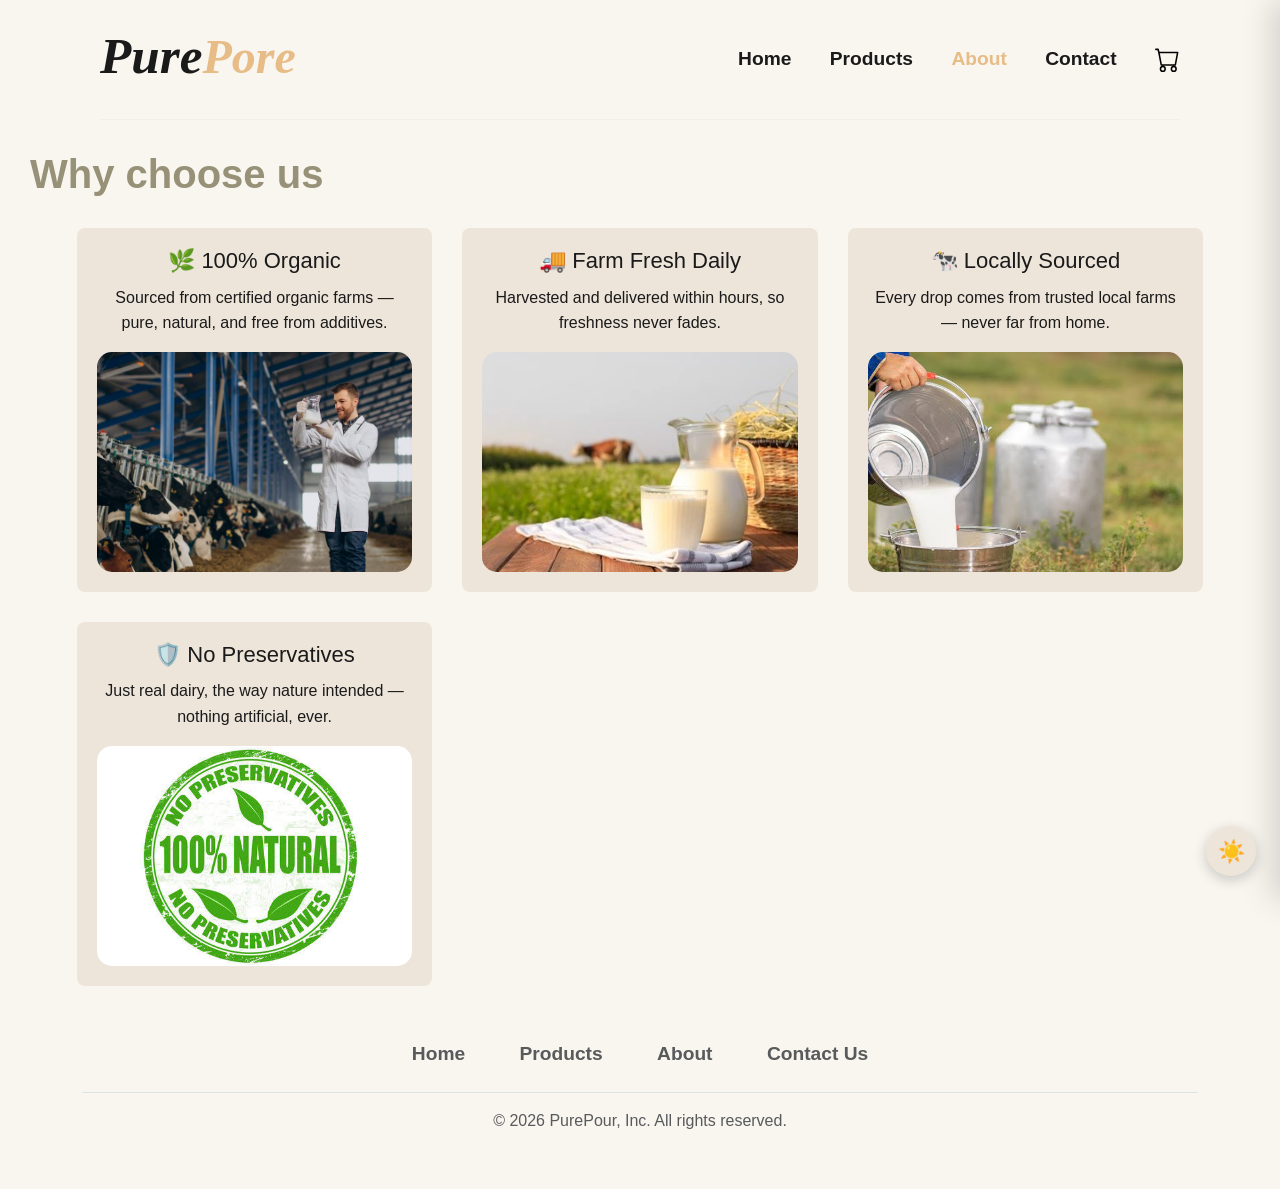
==== about.html @ dae083e7 "My first frontend project m" ====
<!DOCTYPE html>
<html lang="en">
  <head>
    <meta charset="UTF-8" />
    <meta name="viewport" content="width=device-width, initial-scale=1.0" />
    <title>About</title>
    <link
      href="https://cdn.jsdelivr.net/npm/bootstrap@5.3.8/dist/css/bootstrap.min.css"
      rel="stylesheet"
      integrity="sha384-sRIl4kxILFvY47J16cr9ZwB07vP4J8+LH7qKQnuqkuIAvNWLzeN8tE5YBujZqJLB"
      crossorigin="anonymous"
    />
    <link rel="stylesheet" href="about.css" />
  </head>
  <body>
    <!-- NAV -->
    <div class="nav-container">
      <div class="logo">
        <h1>Pure<span>Pore</span></h1>
      </div>
      <div class="nav">
        <a href="./index.html">Home</a>
        <a href="./products.html">Products</a>
        <a class="active" href="./about.html">About</a>
        <a href="./contact.html">Contact</a>
        <a href="" id="cart"><img src="./images/cart.svg" /></a>
      </div>
    </div>
    <hr />
    <!-- cart -->
    <div class="cart-backdrop" id="cart-backdrop"></div>

    <div class="cart-drawer" id="cart-drawer">
      <div class="cart-drawer-header">
        <h3>Your Cart</h3>
        <button class="cart-close" id="cart-close" aria-label="Close cart">
          ✕
        </button>
      </div>

      <div class="cart-items">
        <div class="cart-item">
          <img src="./images/butter.png" alt="Butter" class="cart-item-img" />
          <div class="cart-item-info">
            <h4>Butter (250g)</h4>
            <p>Pure Natural Butter</p>
            <div class="qty-control">
              <button class="qty-btn minus">-</button>
              <span class="qty-value">1</span>
              <button class="qty-btn plus">+</button>
            </div>
          </div>
          <div class="cart-item-right">
            <button class="remove-btn" aria-label="Remove item">✕</button>
            <div class="cart-item-price">$4.99</div>
          </div>
        </div>

        <div class="cart-item">
          <img
            src="./images/milk.png"
            alt="Full Cream Milk"
            class="cart-item-img"
          />
          <div class="cart-item-info">
            <h4>Full Cream Milk (1.75L)</h4>
            <p>Natural and Fresh</p>
            <div class="qty-control">
              <button class="qty-btn minus">-</button>
              <span class="qty-value">1</span>
              <button class="qty-btn plus">+</button>
            </div>
          </div>
          <div class="cart-item-right">
            <button class="remove-btn" aria-label="Remove item">✕</button>
            <div class="cart-item-price">$6.50</div>
          </div>
        </div>

        <div class="cart-item">
          <img src="./images/yougert.png" alt="Yogurt" class="cart-item-img" />
          <div class="cart-item-info">
            <h4>Yogurt (250g)</h4>
            <p>Thick and creamy</p>
            <div class="qty-control">
              <button class="qty-btn minus">-</button>
              <span class="qty-value">1</span>
              <button class="qty-btn plus">+</button>
            </div>
          </div>
          <div class="cart-item-right">
            <button class="remove-btn" aria-label="Remove item">✕</button>
            <div class="cart-item-price">$5.25</div>
          </div>
        </div>
      </div>

      <div class="cart-drawer-footer">
        <div class="summary-row total-row">
          <span>Total</span>
          <span>$16.74</span>
        </div>
        <button class="checkout-btn">Checkout</button>
        <a href="./products.html" class="continue-link">← Continue Shopping</a>
      </div>
    </div>
    <!-- features -->
    <h2 id="feature-h">Why choose us</h2>
    <div class="feature-container">
      <div class="features">
        <h4>🌿 100% Organic</h4>
        <p>
          Sourced from certified organic farms — pure, natural, and free from
          additives.
        </p>
        <img src="./images/organic.avif" alt="" />
      </div>
      <div class="features">
        <h4>🚚 Farm Fresh Daily</h4>
        <p>Harvested and delivered within hours, so freshness never fades.</p>
        <img src="./images/fresh farm.jpg" alt="" />
      </div>
      <div class="features">
        <h4>🐄 Locally Sourced</h4>
        <p>Every drop comes from trusted local farms — never far from home.</p>
        <img src="./images/local.jfif" alt="" />
      </div>
      <div class="features">
        <h4>🛡️ No Preservatives</h4>
        <p>
          Just real dairy, the way nature intended — nothing artificial, ever.
        </p>
        <img src="./images/no preservation.jfif" alt="" />
      </div>
    </div>
    <!-- Footer -->
    <div class="container">
      <footer class="py-3 my-4">
        <ul class="nav justify-content-center border-bottom pb-3 mb-3">
          <li class="nav-item">
            <a href="./index.html" class="nav-link px-2 text-body-secondary"
              >Home</a
            >
          </li>
          <li class="nav-item">
            <a href="./products.html" class="nav-link px-2 text-body-secondary"
              >Products</a
            >
          </li>
          <li class="nav-item">
            <a href="#" class="nav-link px-2 text-body-secondary">About</a>
          </li>
          <li class="nav-item">
            <a href="./contact.html" class="nav-link px-2 text-body-secondary"
              >Contact Us</a
            >
          </li>
        </ul>
        <p class="text-center text-body-secondary">
          © 2026 PurePour, Inc. All rights reserved.
        </p>
      </footer>
    </div>
    <!-- theme -->
    <div class="theme-toggle-wrap">
      <button
        class="theme-toggle-icon"
        id="theme-toggle-icon"
        aria-label="Toggle dark mode"
      >
        ☀️
      </button>
    </div>
    <script src="index.js"></script>
  </body>
</html>
---- about.css ----
:root {
  --bg-color: #f9f6f0;
  --heading-color: #979178;
  --text-color: #1a1a1a;
  --card-bg: rgb(237, 229, 218);
  --btn-bg: black;
  --btn-text: white;
}

[data-theme="dark"] {
  --bg-color: #111a29;
  --heading-color: #c7bcbc;
  --text-color: #f1f1f1;
  --card-bg: #1b2638;
  --btn-bg: #d2aa5a;
  --btn-text: #111a29;
}

* {
  margin: 0;
  padding: 0;
  box-sizing: border-box;
}

body {
  background-color: var(--bg-color);
  color: var(--text-color);
  font-family: "Lucida Sans", "Lucida Sans Regular", "Lucida Grande",
    "Lucida Sans Unicode", Geneva, Verdana, sans-serif;
  transition: background-color 0.3s ease, color 0.3s ease;
}

/* ---------- NAV ---------- */

.nav-container {
  width: 100%;
  display: flex;
  align-items: center;
  justify-content: space-between;
  flex-wrap: wrap;
  padding: clamp(15px, 3vw, 25px) clamp(20px, 8vw, 100px);
  gap: 20px;
  z-index: 10;
}

.logo h1 {
  font-family: Georgia, "Times New Roman", Times, serif;
  font-style: italic;
  font-weight: 800;
  font-size: clamp(25px, 4vw, 55px);
  color: var(--text-color);
}

span {
  color: rgba(224, 166, 95, 0.733);
  font-size: clamp(20px, 4vw, 48px);
}

.nav {
  display: flex;
  align-items: center;
  flex-wrap: wrap;
  gap: clamp(15px, 3vw, 60px);
}

.nav a {
  font-family: "Lucida Sans", "Lucida Sans Regular", "Lucida Grande",
    "Lucida Sans Unicode", Geneva, Verdana, sans-serif;
  font-weight: 600;
  font-size: clamp(14px, 1.5vw, 30px);
  color: var(--text-color);
  text-decoration: none;
  text-transform: capitalize;
  white-space: nowrap;
}

.nav a.active {
  color: rgba(224, 166, 95, 0.733);
}

#cart img {
  width: clamp(20px, 2vw, 25px);
  height: clamp(20px, 2vw, 25px);
  display: block;
  transition: filter 0.3s ease;
}

[data-theme="dark"] #cart img {
  filter: brightness(0) invert(1);
}

/* ---------- DIVIDER ---------- */

hr {
  border: none;
  border-top: 1px solid rgba(128, 128, 128, 0.25);
  margin: 0 clamp(20px, 8vw, 100px);
}
/* ---------- CART DRAWER ---------- */

.cart-backdrop {
  position: fixed;
  inset: 0;
  background-color: rgba(0, 0, 0, 0.4);
  opacity: 0;
  visibility: hidden;
  transition: opacity 0.3s ease, visibility 0.3s ease;
  z-index: 200;
}

.cart-backdrop.active {
  opacity: 1;
  visibility: visible;
}

.cart-drawer {
  position: fixed;
  top: 0;
  right: 0;
  height: 100%;
  width: min(420px, 100%);
  background-color: var(--bg-color);
  color: var(--text-color);
  box-shadow: -8px 0 30px rgba(0, 0, 0, 0.15);
  transform: translateX(100%);
  transition: transform 0.35s ease, background-color 0.35s ease;
  z-index: 201;
  display: flex;
  flex-direction: column;
}

.cart-drawer.active {
  transform: translateX(0);
}

.cart-drawer-header {
  display: flex;
  align-items: center;
  justify-content: space-between;
  padding: 24px clamp(20px, 4vw, 30px);
  border-bottom: 1px solid rgba(128, 128, 128, 0.2);
}

.cart-drawer-header h3 {
  font-size: 24px;
  color: var(--text-color);
}

.cart-close {
  background: none;
  border: none;
  font-size: 20px;
  cursor: pointer;
  color: var(--text-color);
  opacity: 0.7;
  transition: opacity 0.2s ease;
}

.cart-close:hover {
  opacity: 1;
}

.cart-items {
  flex: 1;
  overflow-y: auto;
  padding: clamp(15px, 3vw, 24px);
  display: flex;
  flex-direction: column;
  gap: 16px;
}

.cart-item {
  background-color: var(--card-bg);
  border-radius: 8px;
  padding: 14px;
  display: flex;
  gap: 14px;
}

.cart-item-img {
  width: 64px;
  height: 64px;
  object-fit: cover;
  border-radius: 6px;
  flex-shrink: 0;
}

.cart-item-info {
  flex: 1;
}

.cart-item-info h4 {
  font-size: 15px;
  margin-bottom: 2px;
  color: var(--text-color);
}

.cart-item-info p {
  font-size: 12px;
  opacity: 0.7;
  margin-bottom: 8px;
  color: var(--text-color);
}

.qty-control {
  display: flex;
  align-items: center;
  gap: 8px;
  background-color: var(--bg-color);
  border-radius: 30px;
  padding: 3px 6px;
  width: fit-content;
}

.qty-btn {
  width: 22px;
  height: 22px;
  border: none;
  border-radius: 50%;
  background-color: var(--btn-bg);
  color: var(--btn-text);
  font-size: 14px;
  line-height: 1;
  cursor: pointer;
}

.qty-btn:hover {
  opacity: 0.85;
}

.qty-value {
  min-width: 16px;
  text-align: center;
  font-weight: 600;
  font-size: 14px;
  color: var(--text-color);
}

.cart-item-right {
  display: flex;
  flex-direction: column;
  align-items: flex-end;
  justify-content: space-between;
}

.remove-btn {
  background: none;
  border: none;
  font-size: 14px;
  color: var(--text-color);
  opacity: 0.5;
  cursor: pointer;
}

.remove-btn:hover {
  opacity: 1;
  color: #c0392b;
}

.cart-item-price {
  font-weight: 700;
  font-size: 15px;
  color: var(--text-color);
}

.cart-drawer-footer {
  padding: clamp(15px, 3vw, 24px);
  border-top: 1px solid rgba(128, 128, 128, 0.2);
  display: flex;
  flex-direction: column;
  gap: 12px;
}

.summary-row {
  display: flex;
  justify-content: space-between;
  color: var(--text-color);
}

.total-row {
  font-weight: 700;
  font-size: 18px;
  color: var(--text-color);
}

.checkout-btn {
  background-color: var(--btn-bg);
  color: var(--btn-text);
  font-size: 17px;
  font-weight: 600;
  padding: 14px 18px;
  border: none;
  border-radius: 12px;
  cursor: pointer;
  transition: 0.3s ease;
}

.checkout-btn:hover {
  opacity: 0.85;
}

.continue-link {
  text-align: center;
  font-size: 14px;
  color: var(--text-color);
  opacity: 0.7;
  text-decoration: none;
}

.continue-link:hover {
  opacity: 1;
  text-decoration: underline;
}

body.cart-open {
  overflow: hidden;
}

/* ---------- FEATURES ---------- */
@keyframes fadeSlideUp {
  from {
    opacity: 0;
    transform: translateY(30px);
  }
  to {
    opacity: 1;
    transform: translateY(0);
  }
}
#feature-h {
  font-weight: 600;
  font-size: 40px;
  margin: 30px 0 0 30px;
  color: var(--heading-color);
  animation: fadeSlideUp 0.8s ease-out forwards;
}

.feature-container {
  display: grid;
  grid-template-columns: repeat(auto-fit, minmax(280px, 1fr));
  row-gap: 30px;
  column-gap: 30px;
  margin: 30px clamp(20px, 6vw, 100px);
  align-items: stretch;
}

.features {
  padding: clamp(15px, 3vw, 20px);
  background-color: var(--card-bg);
  text-align: center;
  width: 100%;
  height: 100%;
  display: flex;
  flex-direction: column;
  align-items: center;
  border-radius: 8px;
  color: var(--text-color);
  transition: background-color 0.3s ease, color 0.3s ease;
  animation: fadeSlideUp 0.8s ease-out forwards;
  animation-delay: 0.2s;
}

.features-content {
  padding: clamp(15px, 3vw, 20px);
  display: flex;
  flex-direction: column;
  align-items: center;
}

.features h4 {
  font-size: clamp(18px, 2.2vw, 22px);
  margin-bottom: 10px;
}

.features p {
  font-size: clamp(14px, 1.5vw, 16px);
  line-height: 1.6;
}

.features img {
  width: 100%;
  height: clamp(150px, 25vw, 220px);
  object-fit: cover;
  margin-top: auto;
  display: block;
  border-radius: 15px;
}

/* ---------- FOOTER ---------- */

[data-theme="dark"] .text-body-secondary {
  color: var(--text-color) !important;
}

[data-theme="dark"] footer .border-bottom {
  border-color: rgba(241, 241, 241, 0.2) !important;
}

/* ---------- THEME TOGGLE ---------- */

.theme-toggle-wrap {
  position: fixed;
  bottom: 24px;
  right: 24px;
  z-index: 300;
  display: flex;
  flex-direction: column;
  align-items: flex-end;
  gap: 14px;
}

.theme-toggle-icon {
  width: 50px;
  height: 50px;
  border-radius: 50%;
  border: none;
  background-color: var(--card-bg);
  color: var(--text-color);
  font-size: 22px;
  display: flex;
  align-items: center;
  justify-content: center;
  cursor: pointer;
  box-shadow: 0 4px 14px rgba(0, 0, 0, 0.2);
  transition: background-color 0.3s ease, transform 0.2s ease;
}

.theme-toggle-icon:hover {
  transform: scale(1.08);
}
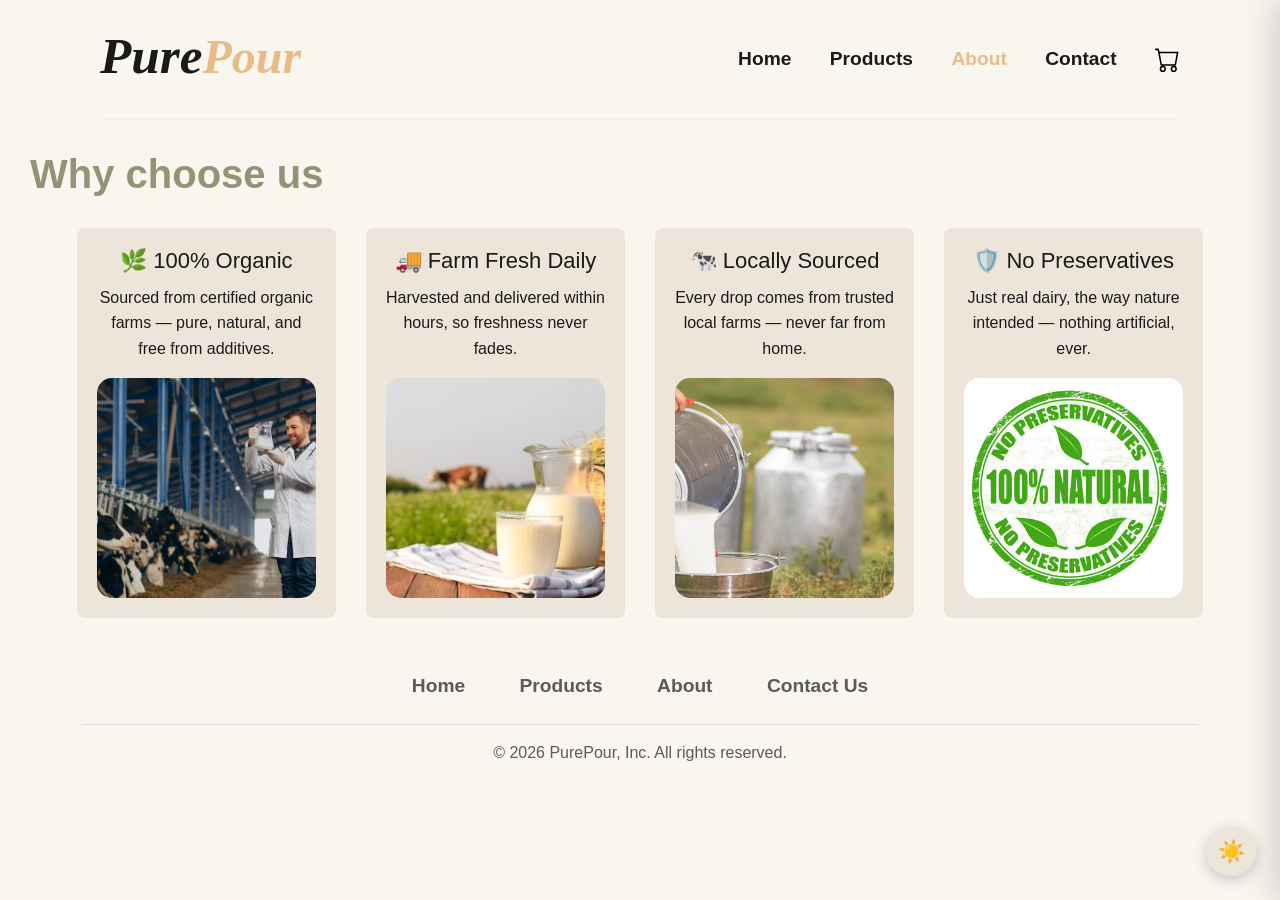
==== commit 28c933cb: "about.html" ====
--- a/about.html
+++ b/about.html
@@ -16,7 +16,7 @@
     <!-- NAV -->
     <div class="nav-container">
       <div class="logo">
-        <h1>Pure<span>Pore</span></h1>
+        <h1>Pure<span>Pour</span></h1>
       </div>
       <div class="nav">
         <a href="./index.html">Home</a>
--- a/about.css
+++ b/about.css
@@ -337,7 +337,7 @@
 
 .feature-container {
   display: grid;
-  grid-template-columns: repeat(auto-fit, minmax(280px, 1fr));
+  grid-template-columns: repeat(auto-fit, minmax(200px, 1fr));
   row-gap: 30px;
   column-gap: 30px;
   margin: 30px clamp(20px, 6vw, 100px);
